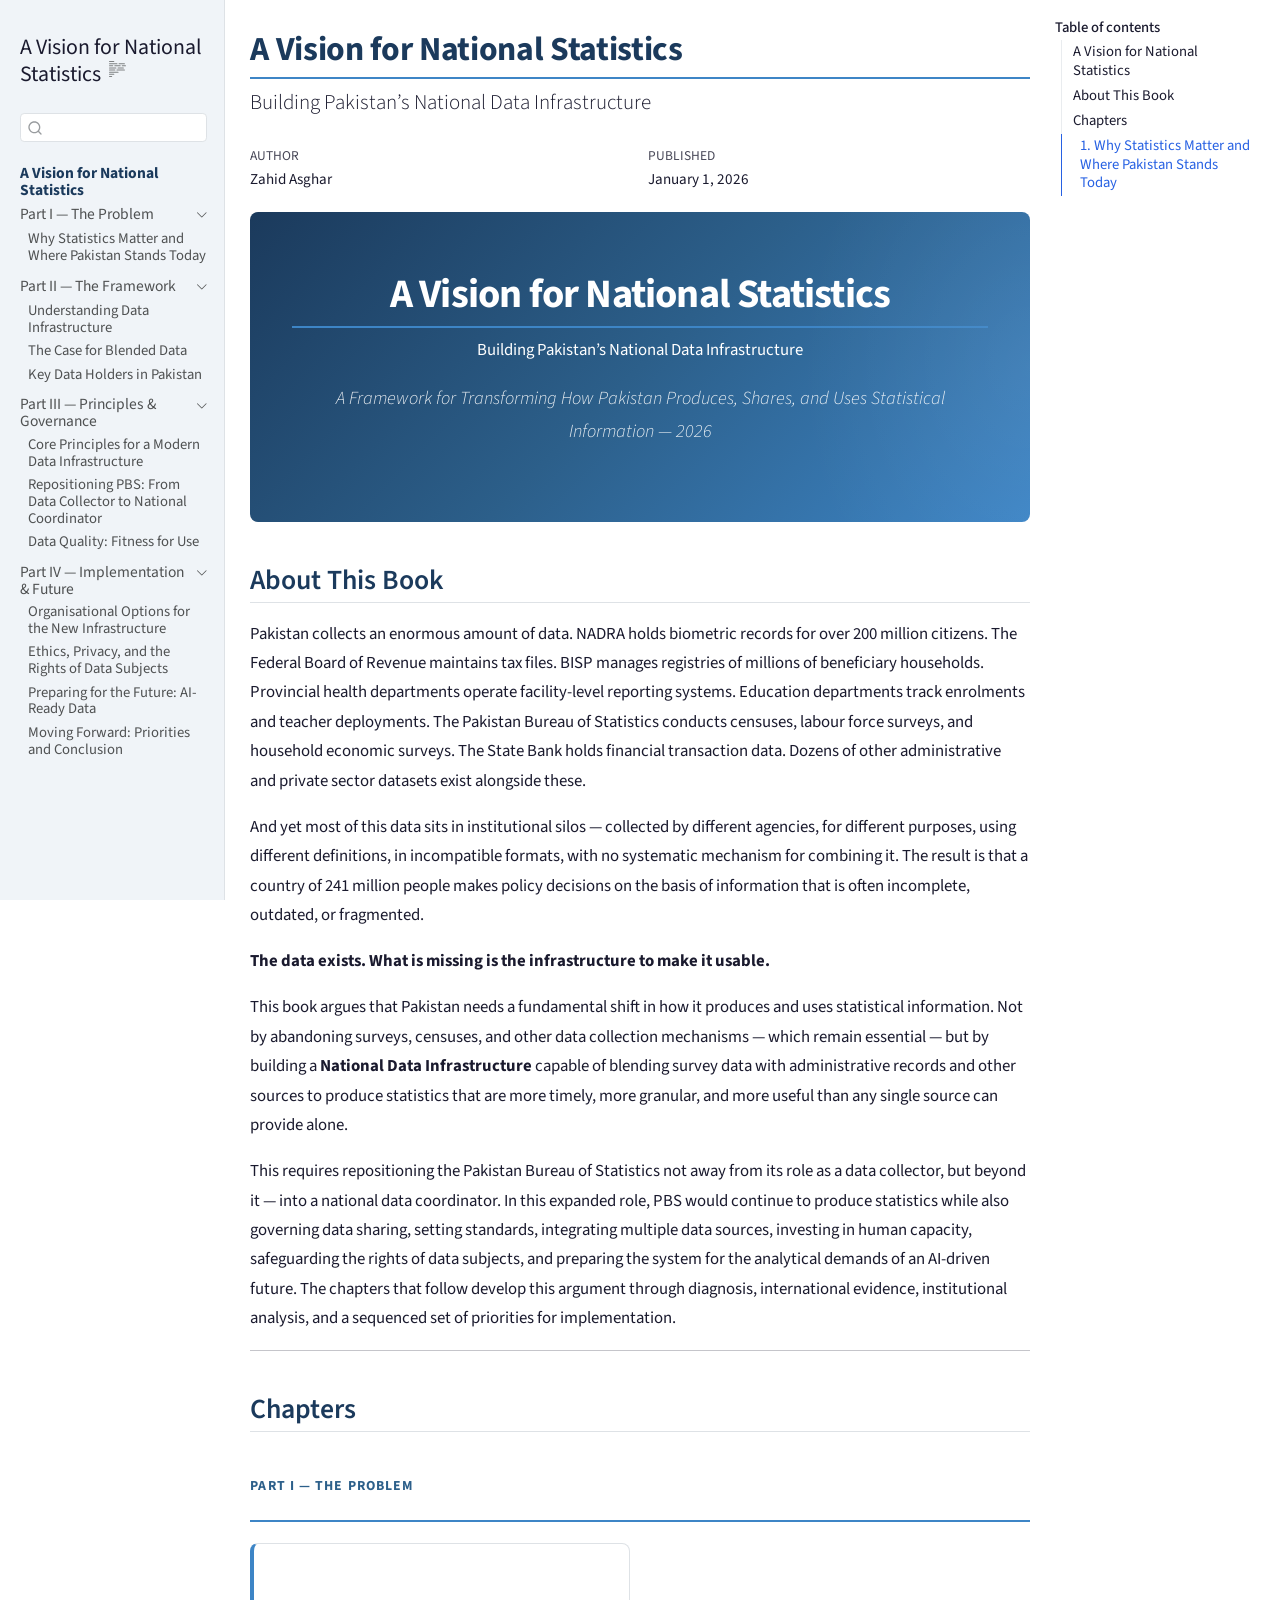
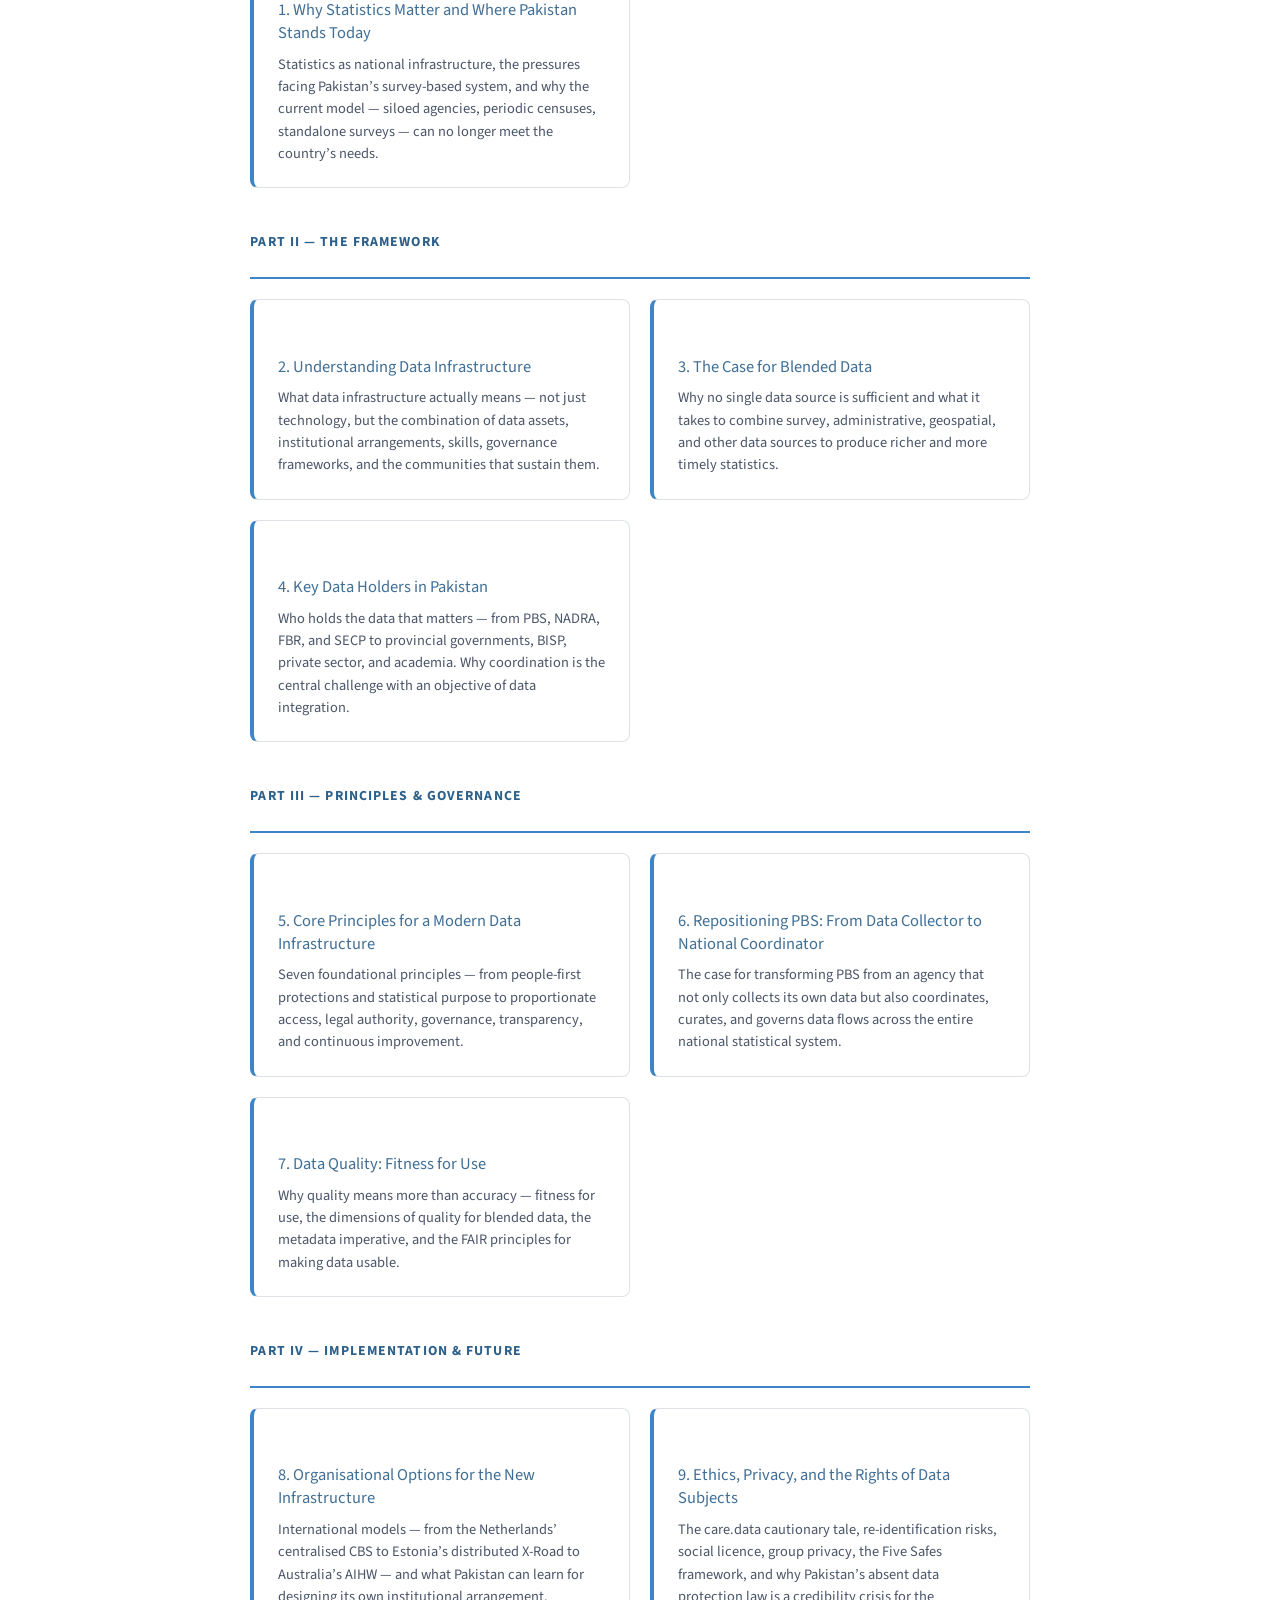
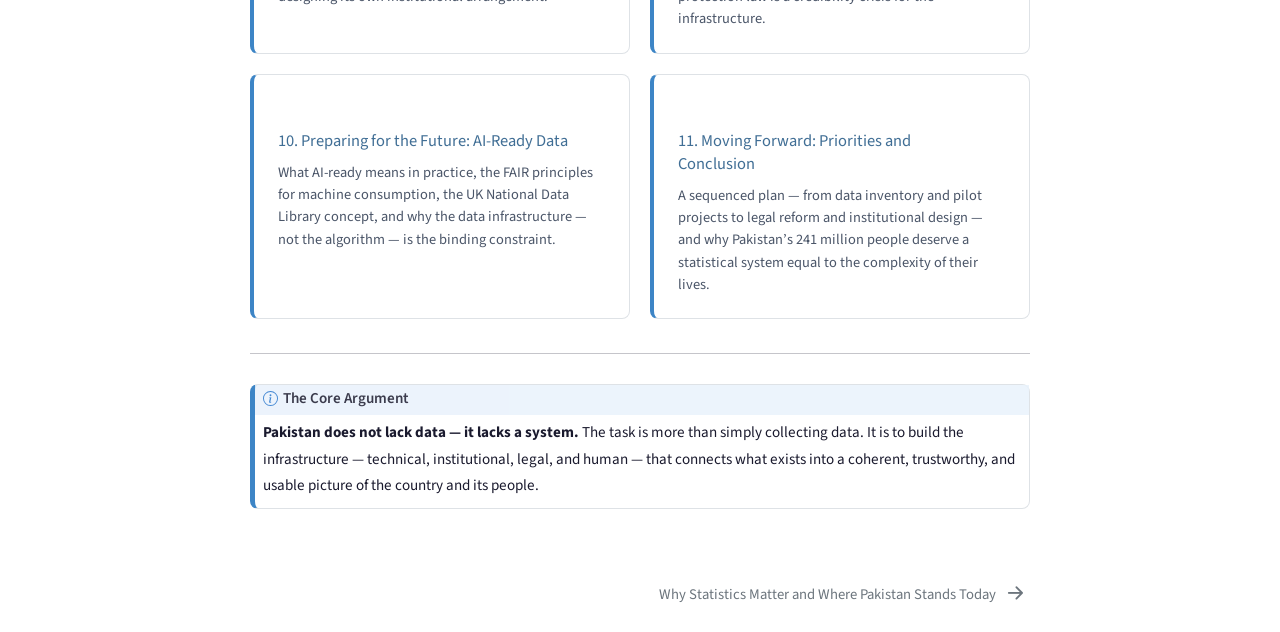
==== docs/index.html @ d8e9ad40 "Add docs/ for GitHub Pages" ====
<!DOCTYPE html>
<html xmlns="http://www.w3.org/1999/xhtml" lang="en" xml:lang="en"><head>

<meta charset="utf-8">
<meta name="generator" content="quarto-1.7.32">

<meta name="viewport" content="width=device-width, initial-scale=1.0, user-scalable=yes">

<meta name="author" content="Zahid Asghar">
<meta name="dcterms.date" content="2026-01-01">

<title>A Vision for National Statistics</title>
<style>
code{white-space: pre-wrap;}
span.smallcaps{font-variant: small-caps;}
div.columns{display: flex; gap: min(4vw, 1.5em);}
div.column{flex: auto; overflow-x: auto;}
div.hanging-indent{margin-left: 1.5em; text-indent: -1.5em;}
ul.task-list{list-style: none;}
ul.task-list li input[type="checkbox"] {
  width: 0.8em;
  margin: 0 0.8em 0.2em -1em; /* quarto-specific, see https://github.com/quarto-dev/quarto-cli/issues/4556 */ 
  vertical-align: middle;
}
</style>


<script src="site_libs/quarto-nav/quarto-nav.js"></script>
<script src="site_libs/quarto-nav/headroom.min.js"></script>
<script src="site_libs/clipboard/clipboard.min.js"></script>
<script src="site_libs/quarto-search/autocomplete.umd.js"></script>
<script src="site_libs/quarto-search/fuse.min.js"></script>
<script src="site_libs/quarto-search/quarto-search.js"></script>
<meta name="quarto:offset" content="./">
<link href="./01-why-statistics-matter.html" rel="next">
<script src="site_libs/quarto-html/quarto.js" type="module"></script>
<script src="site_libs/quarto-html/tabsets/tabsets.js" type="module"></script>
<script src="site_libs/quarto-html/popper.min.js"></script>
<script src="site_libs/quarto-html/tippy.umd.min.js"></script>
<script src="site_libs/quarto-html/anchor.min.js"></script>
<link href="site_libs/quarto-html/tippy.css" rel="stylesheet">
<link href="site_libs/quarto-html/quarto-syntax-highlighting-37eea08aefeeee20ff55810ff984fec1.css" rel="stylesheet" id="quarto-text-highlighting-styles">
<script src="site_libs/bootstrap/bootstrap.min.js"></script>
<link href="site_libs/bootstrap/bootstrap-icons.css" rel="stylesheet">
<link href="site_libs/bootstrap/bootstrap-f1fea59ae8939ac83405e2135513c83f.min.css" rel="stylesheet" append-hash="true" id="quarto-bootstrap" data-mode="light">
<script id="quarto-search-options" type="application/json">{
  "location": "sidebar",
  "copy-button": false,
  "collapse-after": 3,
  "panel-placement": "start",
  "type": "textbox",
  "limit": 50,
  "keyboard-shortcut": [
    "f",
    "/",
    "s"
  ],
  "show-item-context": false,
  "language": {
    "search-no-results-text": "No results",
    "search-matching-documents-text": "matching documents",
    "search-copy-link-title": "Copy link to search",
    "search-hide-matches-text": "Hide additional matches",
    "search-more-match-text": "more match in this document",
    "search-more-matches-text": "more matches in this document",
    "search-clear-button-title": "Clear",
    "search-text-placeholder": "",
    "search-detached-cancel-button-title": "Cancel",
    "search-submit-button-title": "Submit",
    "search-label": "Search"
  }
}</script>
<style>html{ scroll-behavior: smooth; }</style>


<link rel="stylesheet" href="styles.css">
</head>

<body class="nav-sidebar docked quarto-light">

<div id="quarto-search-results"></div>
  <header id="quarto-header" class="headroom fixed-top">
  <nav class="quarto-secondary-nav">
    <div class="container-fluid d-flex">
      <button type="button" class="quarto-btn-toggle btn" data-bs-toggle="collapse" role="button" data-bs-target=".quarto-sidebar-collapse-item" aria-controls="quarto-sidebar" aria-expanded="false" aria-label="Toggle sidebar navigation" onclick="if (window.quartoToggleHeadroom) { window.quartoToggleHeadroom(); }">
        <i class="bi bi-layout-text-sidebar-reverse"></i>
      </button>
        <nav class="quarto-page-breadcrumbs" aria-label="breadcrumb"><ol class="breadcrumb"><li class="breadcrumb-item"><a href="./index.html"><span class="chapter-title">A Vision for National Statistics</span></a></li></ol></nav>
        <a class="flex-grow-1" role="navigation" data-bs-toggle="collapse" data-bs-target=".quarto-sidebar-collapse-item" aria-controls="quarto-sidebar" aria-expanded="false" aria-label="Toggle sidebar navigation" onclick="if (window.quartoToggleHeadroom) { window.quartoToggleHeadroom(); }">      
        </a>
      <button type="button" class="btn quarto-search-button" aria-label="Search" onclick="window.quartoOpenSearch();">
        <i class="bi bi-search"></i>
      </button>
    </div>
  </nav>
</header>
<!-- content -->
<div id="quarto-content" class="quarto-container page-columns page-rows-contents page-layout-article">
<!-- sidebar -->
  <nav id="quarto-sidebar" class="sidebar collapse collapse-horizontal quarto-sidebar-collapse-item sidebar-navigation docked overflow-auto">
    <div class="pt-lg-2 mt-2 text-left sidebar-header">
    <div class="sidebar-title mb-0 py-0">
      <a href="./">A Vision for National Statistics</a> 
        <div class="sidebar-tools-main">
  <a href="" class="quarto-reader-toggle quarto-navigation-tool px-1" onclick="window.quartoToggleReader(); return false;" title="Toggle reader mode">
  <div class="quarto-reader-toggle-btn">
  <i class="bi"></i>
  </div>
</a>
</div>
    </div>
      </div>
        <div class="mt-2 flex-shrink-0 align-items-center">
        <div class="sidebar-search">
        <div id="quarto-search" class="" title="Search"></div>
        </div>
        </div>
    <div class="sidebar-menu-container"> 
    <ul class="list-unstyled mt-1">
        <li class="sidebar-item">
  <div class="sidebar-item-container"> 
  <a href="./index.html" class="sidebar-item-text sidebar-link active"><span class="chapter-title">A Vision for National Statistics</span></a>
  </div>
</li>
        <li class="sidebar-item sidebar-item-section">
      <div class="sidebar-item-container"> 
            <a class="sidebar-item-text sidebar-link text-start" data-bs-toggle="collapse" data-bs-target="#quarto-sidebar-section-1" role="navigation" aria-expanded="true">
 <span class="menu-text">Part I — The Problem</span></a>
          <a class="sidebar-item-toggle text-start" data-bs-toggle="collapse" data-bs-target="#quarto-sidebar-section-1" role="navigation" aria-expanded="true" aria-label="Toggle section">
            <i class="bi bi-chevron-right ms-2"></i>
          </a> 
      </div>
      <ul id="quarto-sidebar-section-1" class="collapse list-unstyled sidebar-section depth1 show">  
          <li class="sidebar-item">
  <div class="sidebar-item-container"> 
  <a href="./01-why-statistics-matter.html" class="sidebar-item-text sidebar-link"><span class="chapter-title">Why Statistics Matter and Where Pakistan Stands Today</span></a>
  </div>
</li>
      </ul>
  </li>
        <li class="sidebar-item sidebar-item-section">
      <div class="sidebar-item-container"> 
            <a class="sidebar-item-text sidebar-link text-start" data-bs-toggle="collapse" data-bs-target="#quarto-sidebar-section-2" role="navigation" aria-expanded="true">
 <span class="menu-text">Part II — The Framework</span></a>
          <a class="sidebar-item-toggle text-start" data-bs-toggle="collapse" data-bs-target="#quarto-sidebar-section-2" role="navigation" aria-expanded="true" aria-label="Toggle section">
            <i class="bi bi-chevron-right ms-2"></i>
          </a> 
      </div>
      <ul id="quarto-sidebar-section-2" class="collapse list-unstyled sidebar-section depth1 show">  
          <li class="sidebar-item">
  <div class="sidebar-item-container"> 
  <a href="./02-understanding-data-infrastructure.html" class="sidebar-item-text sidebar-link"><span class="chapter-title">Understanding Data Infrastructure</span></a>
  </div>
</li>
          <li class="sidebar-item">
  <div class="sidebar-item-container"> 
  <a href="./03-case-for-blended-data.html" class="sidebar-item-text sidebar-link"><span class="chapter-title">The Case for Blended Data</span></a>
  </div>
</li>
          <li class="sidebar-item">
  <div class="sidebar-item-container"> 
  <a href="./04-key-data-holders.html" class="sidebar-item-text sidebar-link"><span class="chapter-title">Key Data Holders in Pakistan</span></a>
  </div>
</li>
      </ul>
  </li>
        <li class="sidebar-item sidebar-item-section">
      <div class="sidebar-item-container"> 
            <a class="sidebar-item-text sidebar-link text-start" data-bs-toggle="collapse" data-bs-target="#quarto-sidebar-section-3" role="navigation" aria-expanded="true">
 <span class="menu-text">Part III — Principles &amp; Governance</span></a>
          <a class="sidebar-item-toggle text-start" data-bs-toggle="collapse" data-bs-target="#quarto-sidebar-section-3" role="navigation" aria-expanded="true" aria-label="Toggle section">
            <i class="bi bi-chevron-right ms-2"></i>
          </a> 
      </div>
      <ul id="quarto-sidebar-section-3" class="collapse list-unstyled sidebar-section depth1 show">  
          <li class="sidebar-item">
  <div class="sidebar-item-container"> 
  <a href="./05-core-principles.html" class="sidebar-item-text sidebar-link"><span class="chapter-title">Core Principles for a Modern Data Infrastructure</span></a>
  </div>
</li>
          <li class="sidebar-item">
  <div class="sidebar-item-container"> 
  <a href="./06-repositioning-pbs.html" class="sidebar-item-text sidebar-link"><span class="chapter-title">Repositioning PBS: From Data Collector to National Coordinator</span></a>
  </div>
</li>
          <li class="sidebar-item">
  <div class="sidebar-item-container"> 
  <a href="./07-data-quality.html" class="sidebar-item-text sidebar-link"><span class="chapter-title">Data Quality: Fitness for Use</span></a>
  </div>
</li>
      </ul>
  </li>
        <li class="sidebar-item sidebar-item-section">
      <div class="sidebar-item-container"> 
            <a class="sidebar-item-text sidebar-link text-start" data-bs-toggle="collapse" data-bs-target="#quarto-sidebar-section-4" role="navigation" aria-expanded="true">
 <span class="menu-text">Part IV — Implementation &amp; Future</span></a>
          <a class="sidebar-item-toggle text-start" data-bs-toggle="collapse" data-bs-target="#quarto-sidebar-section-4" role="navigation" aria-expanded="true" aria-label="Toggle section">
            <i class="bi bi-chevron-right ms-2"></i>
          </a> 
      </div>
      <ul id="quarto-sidebar-section-4" class="collapse list-unstyled sidebar-section depth1 show">  
          <li class="sidebar-item">
  <div class="sidebar-item-container"> 
  <a href="./08-organisational-options.html" class="sidebar-item-text sidebar-link"><span class="chapter-title">Organisational Options for the New Infrastructure</span></a>
  </div>
</li>
          <li class="sidebar-item">
  <div class="sidebar-item-container"> 
  <a href="./09-ethics-privacy.html" class="sidebar-item-text sidebar-link"><span class="chapter-title">Ethics, Privacy, and the Rights of Data Subjects</span></a>
  </div>
</li>
          <li class="sidebar-item">
  <div class="sidebar-item-container"> 
  <a href="./10-ai-ready-data.html" class="sidebar-item-text sidebar-link"><span class="chapter-title">Preparing for the Future: AI-Ready Data</span></a>
  </div>
</li>
          <li class="sidebar-item">
  <div class="sidebar-item-container"> 
  <a href="./11-moving-forward.html" class="sidebar-item-text sidebar-link"><span class="chapter-title">Moving Forward: Priorities and Conclusion</span></a>
  </div>
</li>
      </ul>
  </li>
    </ul>
    </div>
</nav>
<div id="quarto-sidebar-glass" class="quarto-sidebar-collapse-item" data-bs-toggle="collapse" data-bs-target=".quarto-sidebar-collapse-item"></div>
<!-- margin-sidebar -->
    <div id="quarto-margin-sidebar" class="sidebar margin-sidebar">
        <nav id="TOC" role="doc-toc" class="toc-active">
    <h2 id="toc-title">Table of contents</h2>
   
  <ul>
  <li><a href="#a-vision-for-national-statistics" id="toc-a-vision-for-national-statistics" class="nav-link active" data-scroll-target="#a-vision-for-national-statistics">A Vision for National Statistics</a></li>
  <li><a href="#about-this-book" id="toc-about-this-book" class="nav-link" data-scroll-target="#about-this-book">About This Book</a></li>
  <li><a href="#chapters" id="toc-chapters" class="nav-link" data-scroll-target="#chapters">Chapters</a>
  <ul class="collapse">
  <li><a href="#why-statistics-matter-and-where-pakistan-stands-today" id="toc-why-statistics-matter-and-where-pakistan-stands-today" class="nav-link" data-scroll-target="#why-statistics-matter-and-where-pakistan-stands-today">1. Why Statistics Matter and Where Pakistan Stands Today</a></li>
  </ul></li>
  </ul>
</nav>
    </div>
<!-- main -->
<main class="content" id="quarto-document-content">

<header id="title-block-header" class="quarto-title-block default">
<div class="quarto-title">
<h1 class="title">A Vision for National Statistics</h1>
<p class="subtitle lead">Building Pakistan’s National Data Infrastructure</p>
</div>



<div class="quarto-title-meta">

    <div>
    <div class="quarto-title-meta-heading">Author</div>
    <div class="quarto-title-meta-contents">
             <p>Zahid Asghar </p>
          </div>
  </div>
    
    <div>
    <div class="quarto-title-meta-heading">Published</div>
    <div class="quarto-title-meta-contents">
      <p class="date">January 1, 2026</p>
    </div>
  </div>
  
    
  </div>
  


</header>


<section id="a-vision-for-national-statistics" class="level1 hero-banner">
<h1>A Vision for National Statistics</h1>
<p>Building Pakistan’s National Data Infrastructure</p>
<div class="subtitle">
<p>A Framework for Transforming How Pakistan Produces, Shares, and Uses Statistical Information — 2026</p>
</div>
</section>
<section id="about-this-book" class="level2">
<h2 class="anchored" data-anchor-id="about-this-book">About This Book</h2>
<p>Pakistan collects an enormous amount of data. NADRA holds biometric records for over 200 million citizens. The Federal Board of Revenue maintains tax files. BISP manages registries of millions of beneficiary households. Provincial health departments operate facility-level reporting systems. Education departments track enrolments and teacher deployments. The Pakistan Bureau of Statistics conducts censuses, labour force surveys, and household economic surveys. The State Bank holds financial transaction data. Dozens of other administrative and private sector datasets exist alongside these.</p>
<p>And yet most of this data sits in institutional silos — collected by different agencies, for different purposes, using different definitions, in incompatible formats, with no systematic mechanism for combining it. The result is that a country of 241 million people makes policy decisions on the basis of information that is often incomplete, outdated, or fragmented.</p>
<p><strong>The data exists. What is missing is the infrastructure to make it usable.</strong></p>
<p>This book argues that Pakistan needs a fundamental shift in how it produces and uses statistical information. Not by abandoning surveys, censuses, and other data collection mechanisms — which remain essential — but by building a <strong>National Data Infrastructure</strong> capable of blending survey data with administrative records and other sources to produce statistics that are more timely, more granular, and more useful than any single source can provide alone.</p>
<p>This requires repositioning the Pakistan Bureau of Statistics not away from its role as a data collector, but beyond it — into a national data coordinator. In this expanded role, PBS would continue to produce statistics while also governing data sharing, setting standards, integrating multiple data sources, investing in human capacity, safeguarding the rights of data subjects, and preparing the system for the analytical demands of an AI-driven future. The chapters that follow develop this argument through diagnosis, international evidence, institutional analysis, and a sequenced set of priorities for implementation.</p>
<hr>
</section>
<section id="chapters" class="level2">
<h2 class="anchored" data-anchor-id="chapters">Chapters</h2>
<div class="section-group">
<p>Part I — The Problem</p>
</div>
<div class="chapter-grid">
<section id="why-statistics-matter-and-where-pakistan-stands-today" class="level3 chapter-card">
<h3 class="anchored" data-anchor-id="why-statistics-matter-and-where-pakistan-stands-today"><a href="./01-why-statistics-matter.html">1. Why Statistics Matter and Where Pakistan Stands Today</a></h3>
<p>Statistics as national infrastructure, the pressures facing Pakistan’s survey-based system, and why the current model — siloed agencies, periodic censuses, standalone surveys — can no longer meet the country’s needs.</p>
</section>
</div>
<div class="section-group">
<p>Part II — The Framework</p>
</div>
<div class="chapter-grid">
<section id="understanding-data-infrastructure" class="level3 chapter-card">
<h3 class="anchored" data-anchor-id="understanding-data-infrastructure"><a href="./02-understanding-data-infrastructure.html">2. Understanding Data Infrastructure</a></h3>
<p>What data infrastructure actually means — not just technology, but the combination of data assets, institutional arrangements, skills, governance frameworks, and the communities that sustain them.</p>
</section>
<section id="the-case-for-blended-data" class="level3 chapter-card">
<h3 class="anchored" data-anchor-id="the-case-for-blended-data"><a href="./03-case-for-blended-data.html">3. The Case for Blended Data</a></h3>
<p>Why no single data source is sufficient and what it takes to combine survey, administrative, geospatial, and other data sources to produce richer and more timely statistics.</p>
</section>
<section id="key-data-holders-in-pakistan" class="level3 chapter-card">
<h3 class="anchored" data-anchor-id="key-data-holders-in-pakistan"><a href="./04-key-data-holders.html">4. Key Data Holders in Pakistan</a></h3>
<p>Who holds the data that matters — from PBS, NADRA, FBR, and SECP to provincial governments, BISP, private sector, and academia. Why coordination is the central challenge with an objective of data integration.</p>
</section>
</div>
<div class="section-group">
<p>Part III — Principles &amp; Governance</p>
</div>
<div class="chapter-grid">
<section id="core-principles-for-a-modern-data-infrastructure" class="level3 chapter-card">
<h3 class="anchored" data-anchor-id="core-principles-for-a-modern-data-infrastructure"><a href="./05-core-principles.html">5. Core Principles for a Modern Data Infrastructure</a></h3>
<p>Seven foundational principles — from people-first protections and statistical purpose to proportionate access, legal authority, governance, transparency, and continuous improvement.</p>
</section>
<section id="repositioning-pbs-from-data-collector-to-national-coordinator" class="level3 chapter-card">
<h3 class="anchored" data-anchor-id="repositioning-pbs-from-data-collector-to-national-coordinator"><a href="./06-repositioning-pbs.html">6. Repositioning PBS: From Data Collector to National Coordinator</a></h3>
<p>The case for transforming PBS from an agency that not only collects its own data but also coordinates, curates, and governs data flows across the entire national statistical system.</p>
</section>
<section id="data-quality-fitness-for-use" class="level3 chapter-card">
<h3 class="anchored" data-anchor-id="data-quality-fitness-for-use"><a href="./07-data-quality.html">7. Data Quality: Fitness for Use</a></h3>
<p>Why quality means more than accuracy — fitness for use, the dimensions of quality for blended data, the metadata imperative, and the FAIR principles for making data usable.</p>
</section>
</div>
<div class="section-group">
<p>Part IV — Implementation &amp; Future</p>
</div>
<div class="chapter-grid">
<section id="organisational-options-for-the-new-infrastructure" class="level3 chapter-card">
<h3 class="anchored" data-anchor-id="organisational-options-for-the-new-infrastructure"><a href="./08-organisational-options.html">8. Organisational Options for the New Infrastructure</a></h3>
<p>International models — from the Netherlands’ centralised CBS to Estonia’s distributed X-Road to Australia’s AIHW — and what Pakistan can learn for designing its own institutional arrangement.</p>
</section>
<section id="ethics-privacy-and-the-rights-of-data-subjects" class="level3 chapter-card">
<h3 class="anchored" data-anchor-id="ethics-privacy-and-the-rights-of-data-subjects"><a href="./09-ethics-privacy.html">9. Ethics, Privacy, and the Rights of Data Subjects</a></h3>
<p>The care.data cautionary tale, re-identification risks, social licence, group privacy, the Five Safes framework, and why Pakistan’s absent data protection law is a credibility crisis for the infrastructure.</p>
</section>
<section id="preparing-for-the-future-ai-ready-data" class="level3 chapter-card">
<h3 class="anchored" data-anchor-id="preparing-for-the-future-ai-ready-data"><a href="./10-ai-ready-data.html">10. Preparing for the Future: AI-Ready Data</a></h3>
<p>What AI-ready means in practice, the FAIR principles for machine consumption, the UK National Data Library concept, and why the data infrastructure — not the algorithm — is the binding constraint.</p>
</section>
<section id="moving-forward-priorities-and-conclusion" class="level3 chapter-card">
<h3 class="anchored" data-anchor-id="moving-forward-priorities-and-conclusion"><a href="./11-moving-forward.html">11. Moving Forward: Priorities and Conclusion</a></h3>
<p>A sequenced plan — from data inventory and pilot projects to legal reform and institutional design — and why Pakistan’s 241 million people deserve a statistical system equal to the complexity of their lives.</p>
</section>
</div>
<hr>
<div class="callout callout-style-default callout-note callout-titled">
<div class="callout-header d-flex align-content-center">
<div class="callout-icon-container">
<i class="callout-icon"></i>
</div>
<div class="callout-title-container flex-fill">
The Core Argument
</div>
</div>
<div class="callout-body-container callout-body">
<p><strong>Pakistan does not lack data — it lacks a system.</strong> The task is more than simply collecting data. It is to build the infrastructure — technical, institutional, legal, and human — that connects what exists into a coherent, trustworthy, and usable picture of the country and its people.</p>
</div>
</div>


</section>

</main> <!-- /main -->
<script id="quarto-html-after-body" type="application/javascript">
  window.document.addEventListener("DOMContentLoaded", function (event) {
    const icon = "";
    const anchorJS = new window.AnchorJS();
    anchorJS.options = {
      placement: 'right',
      icon: icon
    };
    anchorJS.add('.anchored');
    const isCodeAnnotation = (el) => {
      for (const clz of el.classList) {
        if (clz.startsWith('code-annotation-')) {                     
          return true;
        }
      }
      return false;
    }
    const onCopySuccess = function(e) {
      // button target
      const button = e.trigger;
      // don't keep focus
      button.blur();
      // flash "checked"
      button.classList.add('code-copy-button-checked');
      var currentTitle = button.getAttribute("title");
      button.setAttribute("title", "Copied!");
      let tooltip;
      if (window.bootstrap) {
        button.setAttribute("data-bs-toggle", "tooltip");
        button.setAttribute("data-bs-placement", "left");
        button.setAttribute("data-bs-title", "Copied!");
        tooltip = new bootstrap.Tooltip(button, 
          { trigger: "manual", 
            customClass: "code-copy-button-tooltip",
            offset: [0, -8]});
        tooltip.show();    
      }
      setTimeout(function() {
        if (tooltip) {
          tooltip.hide();
          button.removeAttribute("data-bs-title");
          button.removeAttribute("data-bs-toggle");
          button.removeAttribute("data-bs-placement");
        }
        button.setAttribute("title", currentTitle);
        button.classList.remove('code-copy-button-checked');
      }, 1000);
      // clear code selection
      e.clearSelection();
    }
    const getTextToCopy = function(trigger) {
        const codeEl = trigger.previousElementSibling.cloneNode(true);
        for (const childEl of codeEl.children) {
          if (isCodeAnnotation(childEl)) {
            childEl.remove();
          }
        }
        return codeEl.innerText;
    }
    const clipboard = new window.ClipboardJS('.code-copy-button:not([data-in-quarto-modal])', {
      text: getTextToCopy
    });
    clipboard.on('success', onCopySuccess);
    if (window.document.getElementById('quarto-embedded-source-code-modal')) {
      const clipboardModal = new window.ClipboardJS('.code-copy-button[data-in-quarto-modal]', {
        text: getTextToCopy,
        container: window.document.getElementById('quarto-embedded-source-code-modal')
      });
      clipboardModal.on('success', onCopySuccess);
    }
      var localhostRegex = new RegExp(/^(?:http|https):\/\/localhost\:?[0-9]*\//);
      var mailtoRegex = new RegExp(/^mailto:/);
        var filterRegex = new RegExp('/' + window.location.host + '/');
      var isInternal = (href) => {
          return filterRegex.test(href) || localhostRegex.test(href) || mailtoRegex.test(href);
      }
      // Inspect non-navigation links and adorn them if external
     var links = window.document.querySelectorAll('a[href]:not(.nav-link):not(.navbar-brand):not(.toc-action):not(.sidebar-link):not(.sidebar-item-toggle):not(.pagination-link):not(.no-external):not([aria-hidden]):not(.dropdown-item):not(.quarto-navigation-tool):not(.about-link)');
      for (var i=0; i<links.length; i++) {
        const link = links[i];
        if (!isInternal(link.href)) {
          // undo the damage that might have been done by quarto-nav.js in the case of
          // links that we want to consider external
          if (link.dataset.originalHref !== undefined) {
            link.href = link.dataset.originalHref;
          }
            // target, if specified
            link.setAttribute("target", "_blank");
            if (link.getAttribute("rel") === null) {
              link.setAttribute("rel", "noopener");
            }
        }
      }
    function tippyHover(el, contentFn, onTriggerFn, onUntriggerFn) {
      const config = {
        allowHTML: true,
        maxWidth: 500,
        delay: 100,
        arrow: false,
        appendTo: function(el) {
            return el.parentElement;
        },
        interactive: true,
        interactiveBorder: 10,
        theme: 'quarto',
        placement: 'bottom-start',
      };
      if (contentFn) {
        config.content = contentFn;
      }
      if (onTriggerFn) {
        config.onTrigger = onTriggerFn;
      }
      if (onUntriggerFn) {
        config.onUntrigger = onUntriggerFn;
      }
      window.tippy(el, config); 
    }
    const noterefs = window.document.querySelectorAll('a[role="doc-noteref"]');
    for (var i=0; i<noterefs.length; i++) {
      const ref = noterefs[i];
      tippyHover(ref, function() {
        // use id or data attribute instead here
        let href = ref.getAttribute('data-footnote-href') || ref.getAttribute('href');
        try { href = new URL(href).hash; } catch {}
        const id = href.replace(/^#\/?/, "");
        const note = window.document.getElementById(id);
        if (note) {
          return note.innerHTML;
        } else {
          return "";
        }
      });
    }
    const xrefs = window.document.querySelectorAll('a.quarto-xref');
    const processXRef = (id, note) => {
      // Strip column container classes
      const stripColumnClz = (el) => {
        el.classList.remove("page-full", "page-columns");
        if (el.children) {
          for (const child of el.children) {
            stripColumnClz(child);
          }
        }
      }
      stripColumnClz(note)
      if (id === null || id.startsWith('sec-')) {
        // Special case sections, only their first couple elements
        const container = document.createElement("div");
        if (note.children && note.children.length > 2) {
          container.appendChild(note.children[0].cloneNode(true));
          for (let i = 1; i < note.children.length; i++) {
            const child = note.children[i];
            if (child.tagName === "P" && child.innerText === "") {
              continue;
            } else {
              container.appendChild(child.cloneNode(true));
              break;
            }
          }
          if (window.Quarto?.typesetMath) {
            window.Quarto.typesetMath(container);
          }
          return container.innerHTML
        } else {
          if (window.Quarto?.typesetMath) {
            window.Quarto.typesetMath(note);
          }
          return note.innerHTML;
        }
      } else {
        // Remove any anchor links if they are present
        const anchorLink = note.querySelector('a.anchorjs-link');
        if (anchorLink) {
          anchorLink.remove();
        }
        if (window.Quarto?.typesetMath) {
          window.Quarto.typesetMath(note);
        }
        if (note.classList.contains("callout")) {
          return note.outerHTML;
        } else {
          return note.innerHTML;
        }
      }
    }
    for (var i=0; i<xrefs.length; i++) {
      const xref = xrefs[i];
      tippyHover(xref, undefined, function(instance) {
        instance.disable();
        let url = xref.getAttribute('href');
        let hash = undefined; 
        if (url.startsWith('#')) {
          hash = url;
        } else {
          try { hash = new URL(url).hash; } catch {}
        }
        if (hash) {
          const id = hash.replace(/^#\/?/, "");
          const note = window.document.getElementById(id);
          if (note !== null) {
            try {
              const html = processXRef(id, note.cloneNode(true));
              instance.setContent(html);
            } finally {
              instance.enable();
              instance.show();
            }
          } else {
            // See if we can fetch this
            fetch(url.split('#')[0])
            .then(res => res.text())
            .then(html => {
              const parser = new DOMParser();
              const htmlDoc = parser.parseFromString(html, "text/html");
              const note = htmlDoc.getElementById(id);
              if (note !== null) {
                const html = processXRef(id, note);
                instance.setContent(html);
              } 
            }).finally(() => {
              instance.enable();
              instance.show();
            });
          }
        } else {
          // See if we can fetch a full url (with no hash to target)
          // This is a special case and we should probably do some content thinning / targeting
          fetch(url)
          .then(res => res.text())
          .then(html => {
            const parser = new DOMParser();
            const htmlDoc = parser.parseFromString(html, "text/html");
            const note = htmlDoc.querySelector('main.content');
            if (note !== null) {
              // This should only happen for chapter cross references
              // (since there is no id in the URL)
              // remove the first header
              if (note.children.length > 0 && note.children[0].tagName === "HEADER") {
                note.children[0].remove();
              }
              const html = processXRef(null, note);
              instance.setContent(html);
            } 
          }).finally(() => {
            instance.enable();
            instance.show();
          });
        }
      }, function(instance) {
      });
    }
        let selectedAnnoteEl;
        const selectorForAnnotation = ( cell, annotation) => {
          let cellAttr = 'data-code-cell="' + cell + '"';
          let lineAttr = 'data-code-annotation="' +  annotation + '"';
          const selector = 'span[' + cellAttr + '][' + lineAttr + ']';
          return selector;
        }
        const selectCodeLines = (annoteEl) => {
          const doc = window.document;
          const targetCell = annoteEl.getAttribute("data-target-cell");
          const targetAnnotation = annoteEl.getAttribute("data-target-annotation");
          const annoteSpan = window.document.querySelector(selectorForAnnotation(targetCell, targetAnnotation));
          const lines = annoteSpan.getAttribute("data-code-lines").split(",");
          const lineIds = lines.map((line) => {
            return targetCell + "-" + line;
          })
          let top = null;
          let height = null;
          let parent = null;
          if (lineIds.length > 0) {
              //compute the position of the single el (top and bottom and make a div)
              const el = window.document.getElementById(lineIds[0]);
              top = el.offsetTop;
              height = el.offsetHeight;
              parent = el.parentElement.parentElement;
            if (lineIds.length > 1) {
              const lastEl = window.document.getElementById(lineIds[lineIds.length - 1]);
              const bottom = lastEl.offsetTop + lastEl.offsetHeight;
              height = bottom - top;
            }
            if (top !== null && height !== null && parent !== null) {
              // cook up a div (if necessary) and position it 
              let div = window.document.getElementById("code-annotation-line-highlight");
              if (div === null) {
                div = window.document.createElement("div");
                div.setAttribute("id", "code-annotation-line-highlight");
                div.style.position = 'absolute';
                parent.appendChild(div);
              }
              div.style.top = top - 2 + "px";
              div.style.height = height + 4 + "px";
              div.style.left = 0;
              let gutterDiv = window.document.getElementById("code-annotation-line-highlight-gutter");
              if (gutterDiv === null) {
                gutterDiv = window.document.createElement("div");
                gutterDiv.setAttribute("id", "code-annotation-line-highlight-gutter");
                gutterDiv.style.position = 'absolute';
                const codeCell = window.document.getElementById(targetCell);
                const gutter = codeCell.querySelector('.code-annotation-gutter');
                gutter.appendChild(gutterDiv);
              }
              gutterDiv.style.top = top - 2 + "px";
              gutterDiv.style.height = height + 4 + "px";
            }
            selectedAnnoteEl = annoteEl;
          }
        };
        const unselectCodeLines = () => {
          const elementsIds = ["code-annotation-line-highlight", "code-annotation-line-highlight-gutter"];
          elementsIds.forEach((elId) => {
            const div = window.document.getElementById(elId);
            if (div) {
              div.remove();
            }
          });
          selectedAnnoteEl = undefined;
        };
          // Handle positioning of the toggle
      window.addEventListener(
        "resize",
        throttle(() => {
          elRect = undefined;
          if (selectedAnnoteEl) {
            selectCodeLines(selectedAnnoteEl);
          }
        }, 10)
      );
      function throttle(fn, ms) {
      let throttle = false;
      let timer;
        return (...args) => {
          if(!throttle) { // first call gets through
              fn.apply(this, args);
              throttle = true;
          } else { // all the others get throttled
              if(timer) clearTimeout(timer); // cancel #2
              timer = setTimeout(() => {
                fn.apply(this, args);
                timer = throttle = false;
              }, ms);
          }
        };
      }
        // Attach click handler to the DT
        const annoteDls = window.document.querySelectorAll('dt[data-target-cell]');
        for (const annoteDlNode of annoteDls) {
          annoteDlNode.addEventListener('click', (event) => {
            const clickedEl = event.target;
            if (clickedEl !== selectedAnnoteEl) {
              unselectCodeLines();
              const activeEl = window.document.querySelector('dt[data-target-cell].code-annotation-active');
              if (activeEl) {
                activeEl.classList.remove('code-annotation-active');
              }
              selectCodeLines(clickedEl);
              clickedEl.classList.add('code-annotation-active');
            } else {
              // Unselect the line
              unselectCodeLines();
              clickedEl.classList.remove('code-annotation-active');
            }
          });
        }
    const findCites = (el) => {
      const parentEl = el.parentElement;
      if (parentEl) {
        const cites = parentEl.dataset.cites;
        if (cites) {
          return {
            el,
            cites: cites.split(' ')
          };
        } else {
          return findCites(el.parentElement)
        }
      } else {
        return undefined;
      }
    };
    var bibliorefs = window.document.querySelectorAll('a[role="doc-biblioref"]');
    for (var i=0; i<bibliorefs.length; i++) {
      const ref = bibliorefs[i];
      const citeInfo = findCites(ref);
      if (citeInfo) {
        tippyHover(citeInfo.el, function() {
          var popup = window.document.createElement('div');
          citeInfo.cites.forEach(function(cite) {
            var citeDiv = window.document.createElement('div');
            citeDiv.classList.add('hanging-indent');
            citeDiv.classList.add('csl-entry');
            var biblioDiv = window.document.getElementById('ref-' + cite);
            if (biblioDiv) {
              citeDiv.innerHTML = biblioDiv.innerHTML;
            }
            popup.appendChild(citeDiv);
          });
          return popup.innerHTML;
        });
      }
    }
  });
  </script>
<nav class="page-navigation">
  <div class="nav-page nav-page-previous">
  </div>
  <div class="nav-page nav-page-next">
      <a href="./01-why-statistics-matter.html" class="pagination-link" aria-label="Why Statistics Matter and Where Pakistan Stands Today">
        <span class="nav-page-text"><span class="chapter-title">Why Statistics Matter and Where Pakistan Stands Today</span></span> <i class="bi bi-arrow-right-short"></i>
      </a>
  </div>
</nav>
</div> <!-- /content -->




<script src="site_libs/quarto-html/zenscroll-min.js"></script>
</body></html>
---- docs/site_libs/quarto-html/tippy.css ----
.tippy-box[data-animation=fade][data-state=hidden]{opacity:0}[data-tippy-root]{max-width:calc(100vw - 10px)}.tippy-box{position:relative;background-color:#333;color:#fff;border-radius:4px;font-size:14px;line-height:1.4;white-space:normal;outline:0;transition-property:transform,visibility,opacity}.tippy-box[data-placement^=top]>.tippy-arrow{bottom:0}.tippy-box[data-placement^=top]>.tippy-arrow:before{bottom:-7px;left:0;border-width:8px 8px 0;border-top-color:initial;transform-origin:center top}.tippy-box[data-placement^=bottom]>.tippy-arrow{top:0}.tippy-box[data-placement^=bottom]>.tippy-arrow:before{top:-7px;left:0;border-width:0 8px 8px;border-bottom-color:initial;transform-origin:center bottom}.tippy-box[data-placement^=left]>.tippy-arrow{right:0}.tippy-box[data-placement^=left]>.tippy-arrow:before{border-width:8px 0 8px 8px;border-left-color:initial;right:-7px;transform-origin:center left}.tippy-box[data-placement^=right]>.tippy-arrow{left:0}.tippy-box[data-placement^=right]>.tippy-arrow:before{left:-7px;border-width:8px 8px 8px 0;border-right-color:initial;transform-origin:center right}.tippy-box[data-inertia][data-state=visible]{transition-timing-function:cubic-bezier(.54,1.5,.38,1.11)}.tippy-arrow{width:16px;height:16px;color:#333}.tippy-arrow:before{content:"";position:absolute;border-color:transparent;border-style:solid}.tippy-content{position:relative;padding:5px 9px;z-index:1}
---- docs/site_libs/quarto-html/quarto-syntax-highlighting-37eea08aefeeee20ff55810ff984fec1.css ----
/* quarto syntax highlight colors */
:root {
  --quarto-hl-ot-color: #003B4F;
  --quarto-hl-at-color: #657422;
  --quarto-hl-ss-color: #20794D;
  --quarto-hl-an-color: #5E5E5E;
  --quarto-hl-fu-color: #4758AB;
  --quarto-hl-st-color: #20794D;
  --quarto-hl-cf-color: #003B4F;
  --quarto-hl-op-color: #5E5E5E;
  --quarto-hl-er-color: #AD0000;
  --quarto-hl-bn-color: #AD0000;
  --quarto-hl-al-color: #AD0000;
  --quarto-hl-va-color: #111111;
  --quarto-hl-bu-color: inherit;
  --quarto-hl-ex-color: inherit;
  --quarto-hl-pp-color: #AD0000;
  --quarto-hl-in-color: #5E5E5E;
  --quarto-hl-vs-color: #20794D;
  --quarto-hl-wa-color: #5E5E5E;
  --quarto-hl-do-color: #5E5E5E;
  --quarto-hl-im-color: #00769E;
  --quarto-hl-ch-color: #20794D;
  --quarto-hl-dt-color: #AD0000;
  --quarto-hl-fl-color: #AD0000;
  --quarto-hl-co-color: #5E5E5E;
  --quarto-hl-cv-color: #5E5E5E;
  --quarto-hl-cn-color: #8f5902;
  --quarto-hl-sc-color: #5E5E5E;
  --quarto-hl-dv-color: #AD0000;
  --quarto-hl-kw-color: #003B4F;
}

/* other quarto variables */
:root {
  --quarto-font-monospace: SFMono-Regular, Menlo, Monaco, Consolas, "Liberation Mono", "Courier New", monospace;
}

/* syntax highlight based on Pandoc's rules */
pre > code.sourceCode > span {
  color: #003B4F;
}

code.sourceCode > span {
  color: #003B4F;
}

div.sourceCode,
div.sourceCode pre.sourceCode {
  color: #003B4F;
}

/* Normal */
code span {
  color: #003B4F;
}

/* Alert */
code span.al {
  color: #AD0000;
  font-style: inherit;
}

/* Annotation */
code span.an {
  color: #5E5E5E;
  font-style: inherit;
}

/* Attribute */
code span.at {
  color: #657422;
  font-style: inherit;
}

/* BaseN */
code span.bn {
  color: #AD0000;
  font-style: inherit;
}

/* BuiltIn */
code span.bu {
  font-style: inherit;
}

/* ControlFlow */
code span.cf {
  color: #003B4F;
  font-weight: bold;
  font-style: inherit;
}

/* Char */
code span.ch {
  color: #20794D;
  font-style: inherit;
}

/* Constant */
code span.cn {
  color: #8f5902;
  font-style: inherit;
}

/* Comment */
code span.co {
  color: #5E5E5E;
  font-style: inherit;
}

/* CommentVar */
code span.cv {
  color: #5E5E5E;
  font-style: italic;
}

/* Documentation */
code span.do {
  color: #5E5E5E;
  font-style: italic;
}

/* DataType */
code span.dt {
  color: #AD0000;
  font-style: inherit;
}

/* DecVal */
code span.dv {
  color: #AD0000;
  font-style: inherit;
}

/* Error */
code span.er {
  color: #AD0000;
  font-style: inherit;
}

/* Extension */
code span.ex {
  font-style: inherit;
}

/* Float */
code span.fl {
  color: #AD0000;
  font-style: inherit;
}

/* Function */
code span.fu {
  color: #4758AB;
  font-style: inherit;
}

/* Import */
code span.im {
  color: #00769E;
  font-style: inherit;
}

/* Information */
code span.in {
  color: #5E5E5E;
  font-style: inherit;
}

/* Keyword */
code span.kw {
  color: #003B4F;
  font-weight: bold;
  font-style: inherit;
}

/* Operator */
code span.op {
  color: #5E5E5E;
  font-style: inherit;
}

/* Other */
code span.ot {
  color: #003B4F;
  font-style: inherit;
}

/* Preprocessor */
code span.pp {
  color: #AD0000;
  font-style: inherit;
}

/* SpecialChar */
code span.sc {
  color: #5E5E5E;
  font-style: inherit;
}

/* SpecialString */
code span.ss {
  color: #20794D;
  font-style: inherit;
}

/* String */
code span.st {
  color: #20794D;
  font-style: inherit;
}

/* Variable */
code span.va {
  color: #111111;
  font-style: inherit;
}

/* VerbatimString */
code span.vs {
  color: #20794D;
  font-style: inherit;
}

/* Warning */
code span.wa {
  color: #5E5E5E;
  font-style: italic;
}

.prevent-inlining {
  content: "</";
}

/*# sourceMappingURL=27d3d809615f7771493d095567f04340.css.map */
---- docs/styles.css ----
/* ═══════════════════════════════════════════════
   A Vision for National Statistics — Pakistan
   Book Website Stylesheet
   ═══════════════════════════════════════════════ */

/* ── Design Tokens ── */
:root {
  --primary: #1B3A5C;
  --primary-dark: #0f2640;
  --secondary: #2C5F8A;
  --accent: #3D85C6;
  --accent-light: #5BA0DB;
  --surface: #f0f4f8;
  --surface-warm: #fafbfd;
  --text-primary: #1a1a2e;
  --text-secondary: #4a5568;
  --border-light: #dee2e6;
  --shadow-sm: 0 1px 3px rgba(0,0,0,0.08);
  --shadow-md: 0 4px 12px rgba(0,0,0,0.1);
  --shadow-lg: 0 8px 24px rgba(0,0,0,0.12);
  --radius: 8px;
  --transition: 0.25s ease;
}

/* ── Global Typography ── */
body {
  color: var(--text-primary);
  -webkit-font-smoothing: antialiased;
}

#quarto-content main {
  max-width: 52rem;
}

.content p, .content li {
  line-height: 1.75;
}

/* ── Hero Banner (Index Page) ── */
.hero-banner {
  background: linear-gradient(135deg, var(--primary) 0%, var(--secondary) 50%, var(--accent) 100%);
  color: white;
  padding: 3.5rem 2.5rem;
  border-radius: var(--radius);
  margin-bottom: 2.5rem;
  text-align: center;
  position: relative;
  overflow: hidden;
}

.hero-banner::before {
  content: '';
  position: absolute;
  top: -50%;
  right: -30%;
  width: 60%;
  height: 200%;
  background: radial-gradient(ellipse, rgba(255,255,255,0.06) 0%, transparent 70%);
  pointer-events: none;
}

.hero-banner h1 {
  font-size: 2.4rem;
  margin-bottom: 0.5rem;
  color: white !important;
  font-weight: 700;
  letter-spacing: -0.02em;
}

.hero-banner .subtitle {
  font-size: 1.1rem;
  opacity: 0.88;
  font-style: italic;
  font-weight: 300;
}

/* ── Chapter Cards Grid ── */
.chapter-grid {
  display: grid;
  grid-template-columns: repeat(auto-fill, minmax(280px, 1fr));
  gap: 1.2rem;
  margin: 1.2rem 0 2rem 0;
}

.chapter-card {
  background: white;
  border: 1px solid var(--border-light);
  border-left: 4px solid var(--accent);
  border-radius: var(--radius);
  padding: 1.3rem 1.4rem;
  transition: box-shadow var(--transition), transform var(--transition);
}

.chapter-card:hover {
  box-shadow: var(--shadow-md);
  transform: translateY(-3px);
  border-left-color: var(--primary);
}

.chapter-card h3 {
  font-size: 0.98rem;
  margin: 0 0 0.5rem 0;
  color: var(--primary);
  line-height: 1.4;
}

.chapter-card p {
  font-size: 0.86rem;
  color: var(--text-secondary);
  margin: 0;
  line-height: 1.55;
}

.chapter-card a {
  text-decoration: none;
  color: inherit;
}

/* ── Section Group Labels ── */
.section-group {
  font-size: 0.82rem;
  font-weight: 700;
  text-transform: uppercase;
  letter-spacing: 0.08em;
  color: var(--secondary);
  margin: 2.5rem 0 0.8rem 0;
  padding-bottom: 0.35rem;
  border-bottom: 2.5px solid var(--accent);
}

/* ── Chapter Opening Illustrations ── */
.chapter-illustration {
  display: flex;
  justify-content: center;
  margin: 0 0 2rem 0;
  padding: 1.5rem 0;
}

.chapter-illustration img,
.chapter-illustration svg {
  max-width: 100%;
  height: auto;
  max-height: 220px;
  border-radius: var(--radius);
}

/* ── Blockquotes ── */
blockquote {
  border-left: 4px solid var(--accent);
  background: var(--surface);
  padding: 1.1rem 1.5rem;
  margin: 1.5rem 0;
  border-radius: 0 var(--radius) var(--radius) 0;
  font-style: normal;
}

blockquote p {
  margin: 0;
  color: var(--primary-dark);
  font-weight: 500;
  line-height: 1.65;
}

/* ── Callout Boxes ── */
div.callout {
  border-radius: var(--radius);
  margin: 1.8rem 0;
}

.callout-note {
  border-left-color: var(--accent) !important;
}

.callout-warning {
  border-left-color: #e67e22 !important;
}

.callout-important {
  border-left-color: #c0392b !important;
}

.callout-tip {
  border-left-color: #27ae60 !important;
}

div.callout .callout-header {
  font-weight: 700;
}

/* ── Part Titles ── */
.quarto-title-block .quarto-title .title,
h1.title {
  color: var(--primary);
  font-weight: 700;
  letter-spacing: -0.01em;
}

/* ── Headings Inside Chapters ── */
.content h1 {
  color: var(--primary);
  font-weight: 700;
  margin-top: 0;
  padding-bottom: 0.4rem;
  border-bottom: 2px solid var(--accent);
}

.content h2 {
  color: var(--primary);
  font-weight: 600;
  margin-top: 2.5rem;
  padding-bottom: 0.25rem;
  border-bottom: 1px solid var(--border-light);
}

.content h3 {
  color: var(--secondary);
  font-weight: 600;
  margin-top: 2rem;
}

/* ── Key Terms & Bold Styling ── */
.key-term {
  font-weight: 600;
  color: var(--primary);
}

/* ── Principle Box ── */
.principle-box {
  background: var(--surface);
  border-left: 4px solid var(--accent);
  padding: 1.1rem 1.4rem;
  margin: 1.2rem 0;
  border-radius: 0 var(--radius) var(--radius) 0;
}

.principle-box h3 {
  color: var(--primary);
  margin-top: 0;
  border: none;
}

/* ── Summary Box ── */
.summary-box {
  background: linear-gradient(135deg, var(--surface) 0%, white 100%);
  border: 1px solid var(--border-light);
  border-top: 3px solid var(--accent);
  border-radius: var(--radius);
  padding: 1.5rem;
  margin: 2rem 0;
}

/* ── Sidebar Tweaks ── */
.sidebar nav .sidebar-item .sidebar-item-text {
  font-size: 0.88rem;
}

.sidebar .sidebar-item-container .active {
  font-weight: 700;
  color: var(--primary);
}

/* ── Page Footer ── */
.nav-footer {
  border-top: 1px solid var(--border-light);
  background: var(--surface-warm);
}

/* ── Responsive Adjustments ── */
@media (max-width: 768px) {
  .hero-banner {
    padding: 2rem 1.2rem;
  }

  .hero-banner h1 {
    font-size: 1.6rem;
  }

  .chapter-grid {
    grid-template-columns: 1fr;
  }

  .chapter-illustration svg,
  .chapter-illustration img {
    max-height: 160px;
  }
}

/* ── Print Tweaks ── */
@media print {
  .hero-banner {
    background: white;
    color: black;
    border: 2px solid var(--primary);
  }

  .hero-banner h1 {
    color: var(--primary) !important;
  }

  .chapter-card {
    break-inside: avoid;
  }
}
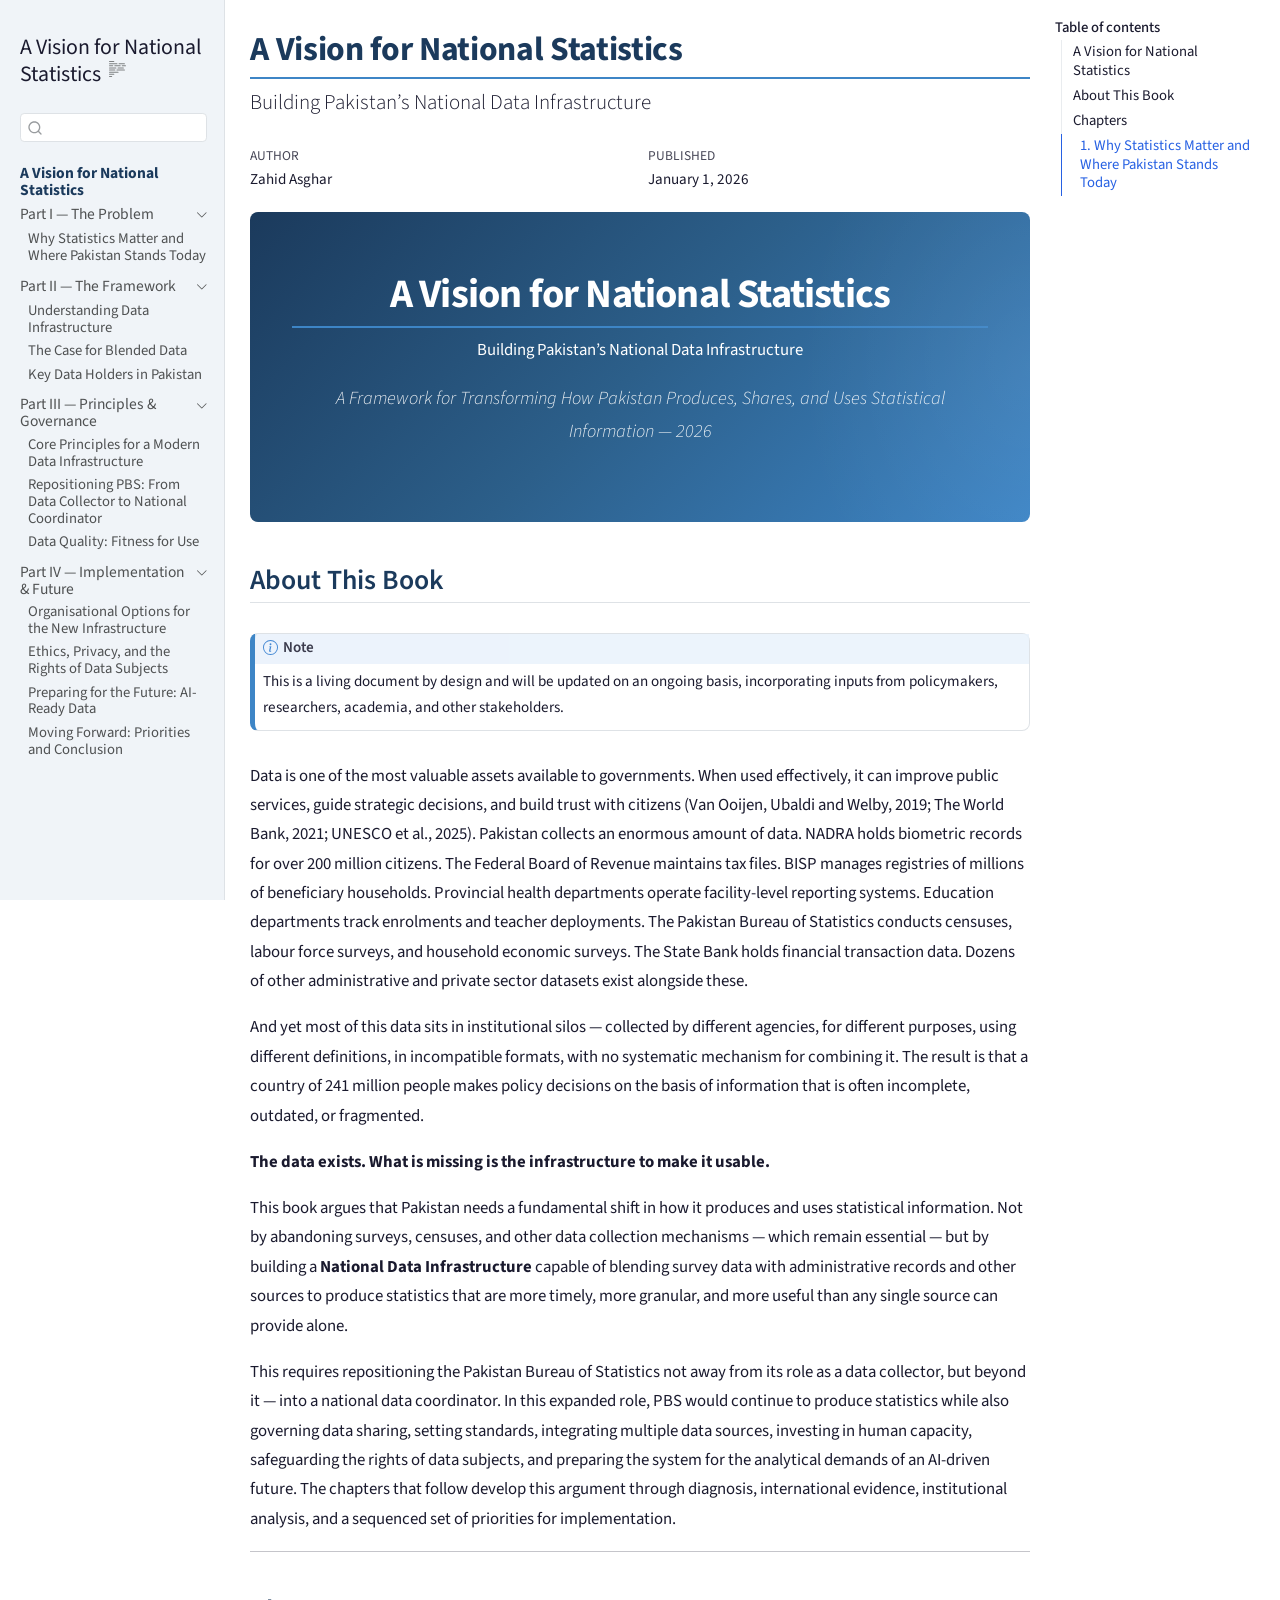
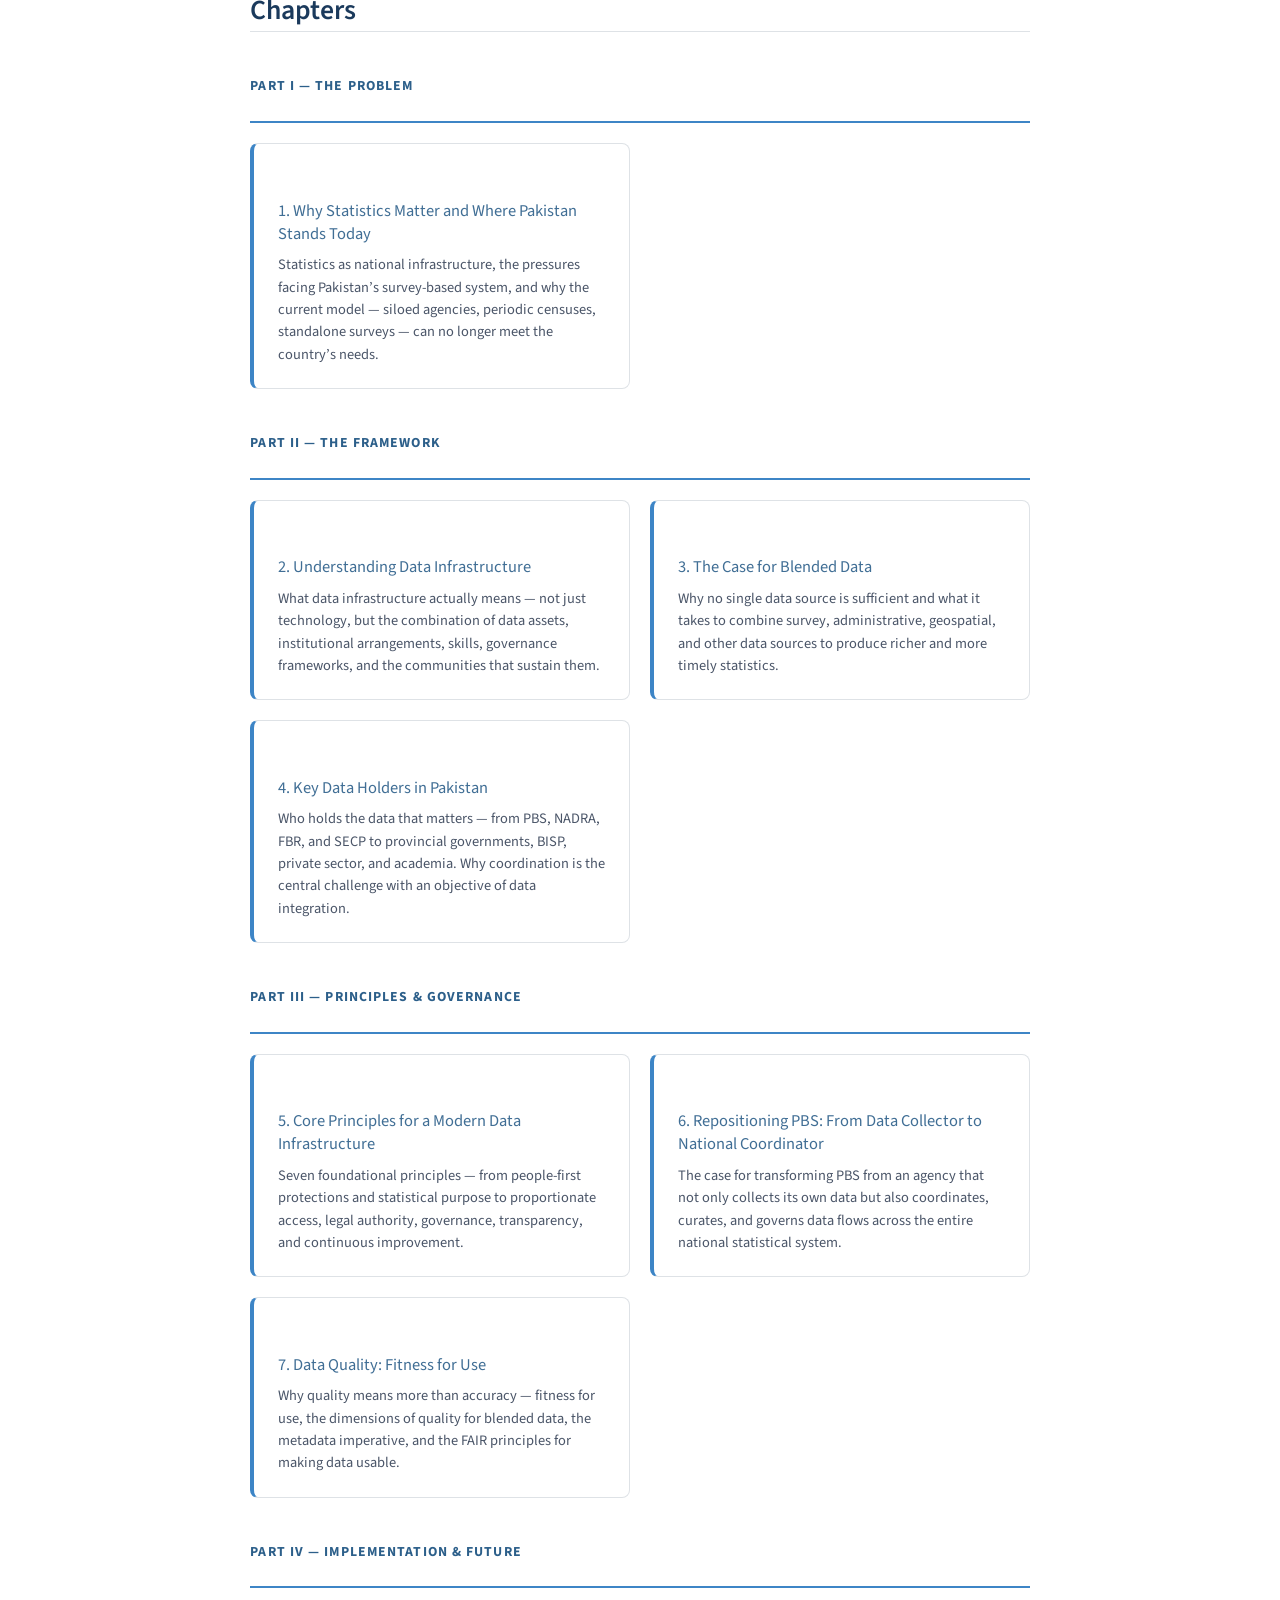
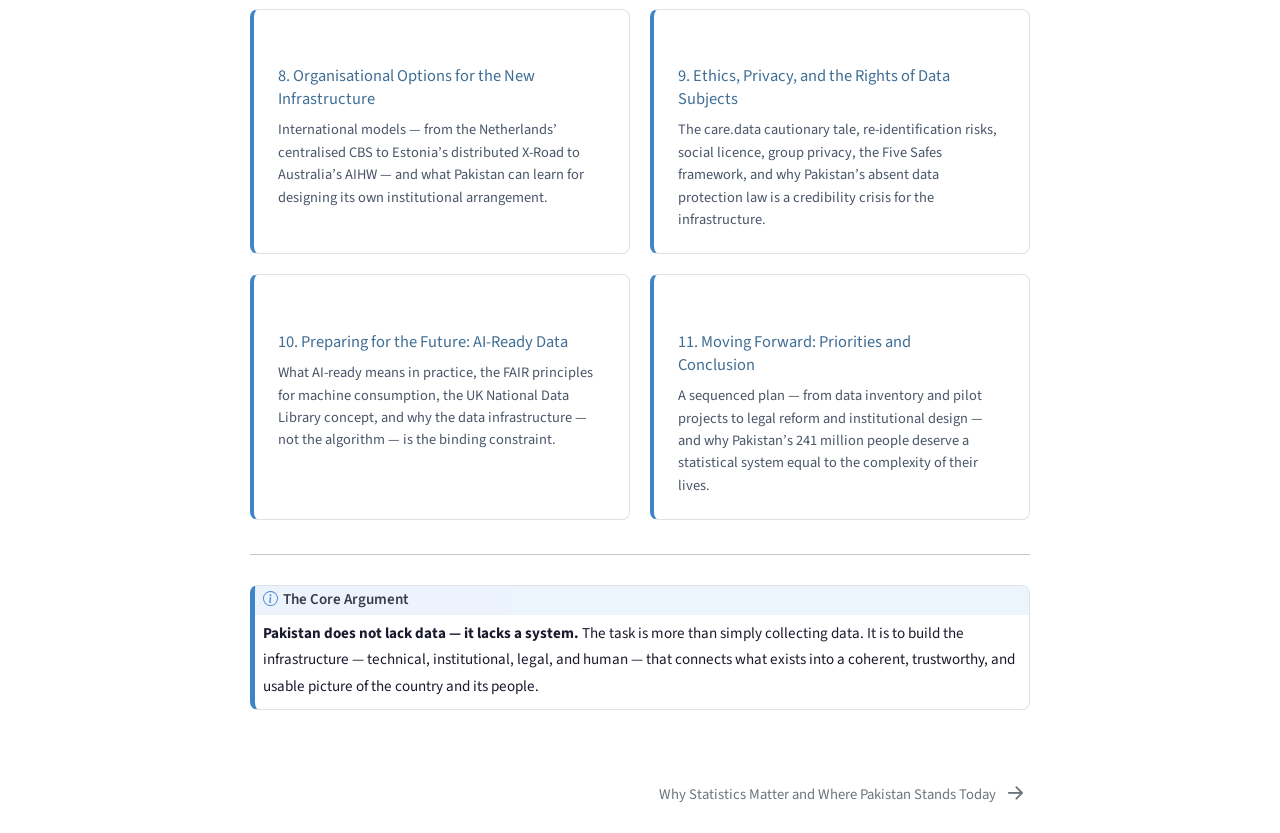
==== commit 14078775: "update" ====
--- a/docs/index.html
+++ b/docs/index.html
@@ -284,7 +284,20 @@
 </section>
 <section id="about-this-book" class="level2">
 <h2 class="anchored" data-anchor-id="about-this-book">About This Book</h2>
-<p>Pakistan collects an enormous amount of data. NADRA holds biometric records for over 200 million citizens. The Federal Board of Revenue maintains tax files. BISP manages registries of millions of beneficiary households. Provincial health departments operate facility-level reporting systems. Education departments track enrolments and teacher deployments. The Pakistan Bureau of Statistics conducts censuses, labour force surveys, and household economic surveys. The State Bank holds financial transaction data. Dozens of other administrative and private sector datasets exist alongside these.</p>
+<div class="callout callout-style-default callout-note callout-titled" title="Note">
+<div class="callout-header d-flex align-content-center">
+<div class="callout-icon-container">
+<i class="callout-icon"></i>
+</div>
+<div class="callout-title-container flex-fill">
+Note
+</div>
+</div>
+<div class="callout-body-container callout-body">
+<p>This is a living document by design and will be updated on an ongoing basis, incorporating inputs from policymakers, researchers, academia, and other stakeholders.</p>
+</div>
+</div>
+<p>Data is one of the most valuable assets available to governments. When used effectively, it can improve public services, guide strategic decisions, and build trust with citizens (Van Ooijen, Ubaldi and Welby, 2019; The World Bank, 2021; UNESCO et al., 2025). Pakistan collects an enormous amount of data. NADRA holds biometric records for over 200 million citizens. The Federal Board of Revenue maintains tax files. BISP manages registries of millions of beneficiary households. Provincial health departments operate facility-level reporting systems. Education departments track enrolments and teacher deployments. The Pakistan Bureau of Statistics conducts censuses, labour force surveys, and household economic surveys. The State Bank holds financial transaction data. Dozens of other administrative and private sector datasets exist alongside these.</p>
 <p>And yet most of this data sits in institutional silos — collected by different agencies, for different purposes, using different definitions, in incompatible formats, with no systematic mechanism for combining it. The result is that a country of 241 million people makes policy decisions on the basis of information that is often incomplete, outdated, or fragmented.</p>
 <p><strong>The data exists. What is missing is the infrastructure to make it usable.</strong></p>
 <p>This book argues that Pakistan needs a fundamental shift in how it produces and uses statistical information. Not by abandoning surveys, censuses, and other data collection mechanisms — which remain essential — but by building a <strong>National Data Infrastructure</strong> capable of blending survey data with administrative records and other sources to produce statistics that are more timely, more granular, and more useful than any single source can provide alone.</p>
--- a/docs/styles.css
+++ b/docs/styles.css
@@ -1,3 +1,5 @@
+/*-- scss:rules --*/
+
 /* ═══════════════════════════════════════════════
    A Vision for National Statistics — Pakistan
    Book Website Stylesheet
